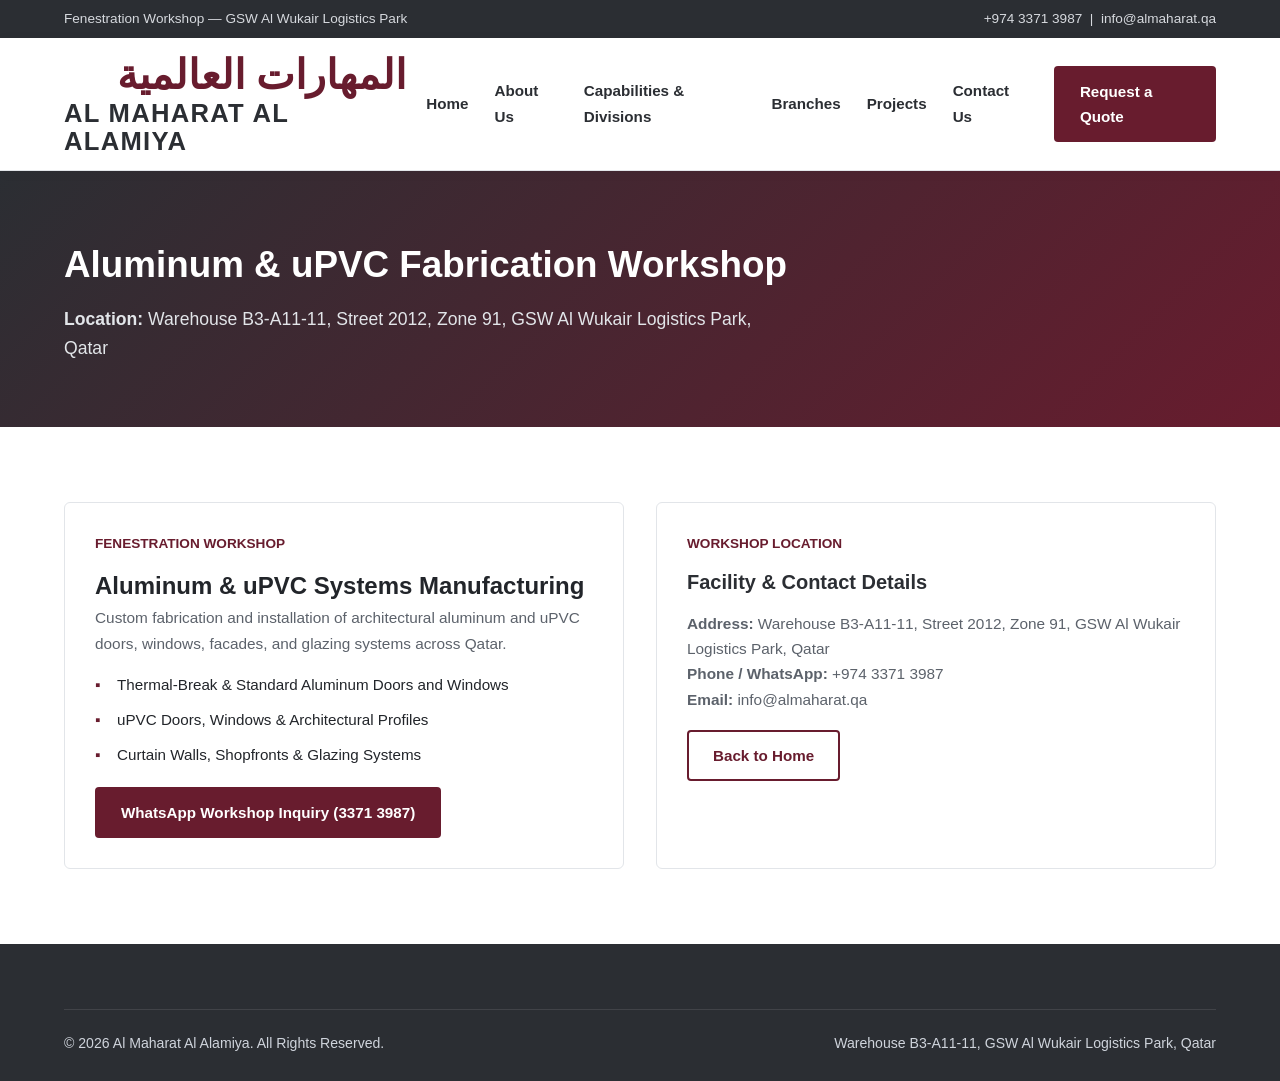
==== aluminum-workshop/index.html @ fbb63d3f "alu" ====
<!DOCTYPE html>
<html lang="en">
<head>
  <meta charset="UTF-8">
  <meta name="viewport" content="width=device-width, initial-scale=1.0">
  <title>Aluminum &amp; uPVC Fabrication Workshop | Al Maharat Al Alamiya</title>
  <link rel="stylesheet" href="../style.css">
</head>
<body>

  <div class="top-bar">
    <div class="container">
      <div>Fenestration Workshop — GSW Al Wukair Logistics Park</div>
      <div>
        <a href="tel:+97433713987">+974 3371 3987</a> &nbsp;|&nbsp;
        <a href="mailto:info@almaharat.qa">info@almaharat.qa</a>
      </div>
    </div>
  </div>

  <header class="site-header">
    <div class="container nav-wrapper">
      <a href="../index.html" class="logo-link">
        <img src="../assets/logo.png" alt="Al Maharat Al Alamiya Logo" class="logo-img" onerror="this.style.display='none'">
        <div class="logo-text">
          <span class="ar" lang="ar" dir="rtl">المهارات العالمية</span>
          <span class="en">Al Maharat Al Alamiya</span>
        </div>
      </a>
      <button class="menu-toggle" aria-label="Toggle navigation" onclick="document.querySelector('nav').classList.toggle('open')">☰</button>
      <nav>
        <ul>
          <li><a href="../index.html">Home</a></li>
          <li><a href="../about.html">About Us</a></li>
          <li><a href="../services.html">Capabilities &amp; Divisions</a></li>
          <li><a href="../branches.html">Branches</a></li>
          <li><a href="../projects.html">Projects</a></li>
          <li><a href="../contact.html">Contact Us</a></li>
          <li><a href="https://wa.me/97433713987?text=Inquiry%20-%20Aluminum%20and%20uPVC%20Fabrication%20Workshop" class="btn btn-primary" target="_blank" rel="noopener">Request a Quote</a></li>
        </ul>
      </nav>
    </div>
  </header>

  <section class="page-header">
    <div class="container">
      <h1>Aluminum &amp; uPVC Fabrication Workshop</h1>
      <p><strong>Location:</strong> Warehouse B3-A11-11, Street 2012, Zone 91, GSW Al Wukair Logistics Park, Qatar</p>
    </div>
  </section>

  <section class="section">
    <div class="container">
      <div class="grid-2">
        <div class="card">
          <span class="card-number">FENESTRATION WORKSHOP</span>
          <h2>Aluminum &amp; uPVC Systems Manufacturing</h2>
          <p>Custom fabrication and installation of architectural aluminum and uPVC doors, windows, facades, and glazing systems across Qatar.</p>
          <ul class="check-list">
            <li>Thermal-Break &amp; Standard Aluminum Doors and Windows</li>
            <li>uPVC Doors, Windows &amp; Architectural Profiles</li>
            <li>Curtain Walls, Shopfronts &amp; Glazing Systems</li>
          </ul>
          <p style="margin-top: 20px;">
            <a href="https://wa.me/97433713987?text=Hello%2C%20I%20would%20like%20a%20quote%20for%20Aluminum%20%26%20uPVC%20Fabrication%20(Al%20Wukair)" class="btn btn-primary" target="_blank" rel="noopener">WhatsApp Workshop Inquiry (3371 3987)</a>
          </p>
        </div>

        <div class="card">
          <span class="card-number">WORKSHOP LOCATION</span>
          <h3>Facility &amp; Contact Details</h3>
          <p><strong>Address:</strong> Warehouse B3-A11-11, Street 2012, Zone 91, GSW Al Wukair Logistics Park, Qatar</p>
          <p><strong>Phone / WhatsApp:</strong> <a href="tel:+97433713987">+974 3371 3987</a></p>
          <p><strong>Email:</strong> <a href="mailto:info@almaharat.qa">info@almaharat.qa</a></p>
          <p style="margin-top: 18px;"><a href="../index.html" class="btn btn-outline-dark">Back to Home</a></p>
        </div>
      </div>
    </div>
  </section>

  <footer>
    <div class="container">
      <div class="footer-bottom">
        <span>&copy; 2026 Al Maharat Al Alamiya. All Rights Reserved.</span>
        <span>Warehouse B3-A11-11, GSW Al Wukair Logistics Park, Qatar</span>
      </div>
    </div>
  </footer>

</body>
</html>
---- style.css ----
/* ==========================================================================
   AL MAHARAT AL ALAMIYA - CORPORATE STYLESHEET
   Palette derived from Brand Identity: Deep Burgundy (#681C2E), Steel (#4A4E54)
   ========================================================================== */

:root {
  --primary: #681C2E;       /* Brand Burgundy */
  --primary-dark: #4A111F;
  --secondary: #2B2E33;     /* Architectural Charcoal */
  --steel: #5A5E66;         /* Brushed Steel Grey */
  --light-bg: #F8F9FA;
  --white: #FFFFFF;
  --border: #E2E5E9;
  --text-main: #22252A;
  --text-muted: #5C626B;
  --transition: all 0.25s ease;
}

* {
  margin: 0;
  padding: 0;
  box-sizing: border-box;
}

html {
  scroll-behavior: smooth;
}

body {
  font-family: 'Segoe UI', Roboto, -apple-system, BlinkMacSystemFont, sans-serif;
  color: var(--text-main);
  background-color: var(--white);
  line-height: 1.65;
}

a {
  text-decoration: none;
  color: inherit;
}

ul {
  list-style: none;
}

.container {
  width: 90%;
  max-width: 1220px;
  margin: 0 auto;
}

/* Top Utility Bar */
.top-bar {
  background-color: var(--secondary);
  color: #D6D9DE;
  font-size: 0.85rem;
  padding: 8px 0;
}

.top-bar .container {
  display: flex;
  justify-content: space-between;
  align-items: center;
  flex-wrap: wrap;
  gap: 10px;
}

.top-bar a:hover {
  color: var(--white);
}

/* Navigation Header */
header {
  background: var(--white);
  border-bottom: 1px solid var(--border);
  position: sticky;
  top: 0;
  z-index: 1000;
  box-shadow: 0 2px 12px rgba(0, 0, 0, 0.04);
}

.nav-wrapper {
  display: flex;
  justify-content: space-between;
  align-items: center;
  padding: 14px 0;
  gap: 20px;
}

.logo-link {
  display: inline-flex;
  align-items: center;
  gap: 14px;
}

.logo-link img {
  height: 64px;
  width: auto;
  object-fit: contain;
}

.logo-text {
  display: flex;
  flex-direction: column;
  line-height: 1.1;
}

.logo-text .ar {
  font-size: clamp(1.85rem, 3.2vw, 2.55rem);
  font-weight: 800;
  color: var(--primary);
  line-height: 1.15;
}

.logo-text .en {
  font-size: clamp(1.15rem, 2vw, 1.6rem);
  font-weight: 900;
  color: var(--secondary);
  letter-spacing: 0.05em;
  text-transform: uppercase;
}

nav ul {
  display: flex;
  align-items: center;
  gap: 26px;
}

nav ul li a {
  font-weight: 600;
  font-size: 0.95rem;
  color: var(--secondary);
  transition: var(--transition);
  padding: 6px 0;
  border-bottom: 2px solid transparent;
}

nav ul li a:hover,
nav ul li a.active {
  color: var(--primary);
  border-bottom-color: var(--primary);
}

.btn {
  display: inline-block;
  padding: 11px 24px;
  border-radius: 4px;
  font-weight: 600;
  font-size: 0.95rem;
  transition: var(--transition);
  cursor: pointer;
  border: 2px solid transparent;
}

.btn-primary {
  background-color: var(--primary);
  color: var(--white);
}

.btn-primary:hover {
  background-color: var(--primary-dark);
}

.btn-outline {
  border-color: var(--white);
  color: var(--white);
  background: transparent;
}

.btn-outline:hover {
  background: var(--white);
  color: var(--primary);
}

.btn-outline-dark {
  border-color: var(--primary);
  color: var(--primary);
}

.btn-outline-dark:hover {
  background: var(--primary);
  color: var(--white);
}

/* Mobile Nav Toggle */
.menu-toggle {
  display: none;
  font-size: 1.6rem;
  background: none;
  border: none;
  color: var(--secondary);
  cursor: pointer;
}

/* Hero Section */
.hero {
  background: linear-gradient(135deg, rgba(43, 46, 51, 0.94), rgba(104, 28, 46, 0.90)),
              url('assets/hero-bg.jpg') center/cover no-repeat;
  color: var(--white);
  padding: 105px 0 95px;
}

.hero-content {
  max-width: 780px;
}

.hero-badge {
  display: inline-block;
  background: rgba(255, 255, 255, 0.14);
  padding: 6px 14px;
  border-radius: 3px;
  font-size: 0.85rem;
  font-weight: 600;
  letter-spacing: 0.8px;
  text-transform: uppercase;
  margin-bottom: 18px;
}

.hero h1 {
  font-size: 2.75rem;
  line-height: 1.2;
  margin-bottom: 20px;
  font-weight: 700;
}

.hero p {
  font-size: 1.15rem;
  color: #EAECEF;
  margin-bottom: 32px;
  max-width: 680px;
}

.hero-actions {
  display: flex;
  gap: 16px;
  flex-wrap: wrap;
}

/* Page Header Banner (Subpages) */
.page-header {
  background: linear-gradient(135deg, var(--secondary), var(--primary));
  color: var(--white);
  padding: 64px 0;
}

.page-header h1 {
  font-size: 2.3rem;
  margin-bottom: 10px;
}

.page-header p {
  font-size: 1.1rem;
  color: #E2E5E9;
  max-width: 720px;
}

/* Trust Strip */
.trust-strip {
  background: var(--light-bg);
  border-bottom: 1px solid var(--border);
  padding: 40px 0;
}

.trust-grid {
  display: grid;
  grid-template-columns: repeat(auto-fit, minmax(240px, 1fr));
  gap: 24px;
}

.trust-item {
  background: var(--white);
  padding: 24px;
  border-left: 4px solid var(--primary);
  box-shadow: 0 2px 8px rgba(0,0,0,0.03);
}

.trust-item h3 {
  font-size: 1.05rem;
  color: var(--primary);
  margin-bottom: 6px;
}

.trust-item p {
  font-size: 0.92rem;
  color: var(--text-muted);
}

/* Sections & Grids */
.section {
  padding: 75px 0;
}

.section-alt {
  background-color: var(--light-bg);
}

.section-header {
  text-align: center;
  max-width: 740px;
  margin: 0 auto 50px;
}

.section-header .subtitle {
  color: var(--primary);
  font-weight: 700;
  text-transform: uppercase;
  font-size: 0.85rem;
  letter-spacing: 1px;
  display: block;
  margin-bottom: 8px;
}

.section-header h2 {
  font-size: 2rem;
  color: var(--secondary);
  margin-bottom: 14px;
}

.section-header p {
  color: var(--text-muted);
  font-size: 1.05rem;
}

.grid-3 {
  display: grid;
  grid-template-columns: repeat(auto-fit, minmax(320px, 1fr));
  gap: 28px;
}

.grid-2 {
  display: grid;
  grid-template-columns: repeat(auto-fit, minmax(420px, 1fr));
  gap: 32px;
}

/* Cards */
.card {
  background: var(--white);
  border: 1px solid var(--border);
  border-radius: 6px;
  padding: 30px;
  transition: var(--transition);
}

.card:hover {
  transform: translateY(-4px);
  box-shadow: 0 12px 24px rgba(0, 0, 0, 0.06);
  border-color: var(--primary);
}

.card-number {
  font-size: 0.85rem;
  font-weight: 700;
  color: var(--primary);
  margin-bottom: 10px;
  display: block;
}

.card h3 {
  font-size: 1.25rem;
  color: var(--secondary);
  margin-bottom: 12px;
}

.card p {
  color: var(--text-muted);
  font-size: 0.96rem;
}

.check-list {
  margin-top: 16px;
}

.check-list li {
  position: relative;
  padding-left: 22px;
  margin-bottom: 10px;
  font-size: 0.95rem;
  color: var(--text-main);
}

.check-list li::before {
  content: "▪";
  color: var(--primary);
  font-weight: bold;
  position: absolute;
  left: 0;
  top: 0;
}

/* Project Gallery Placeholder Cards */
.project-card {
  background: var(--white);
  border: 1px solid var(--border);
  border-radius: 6px;
  overflow: hidden;
  transition: var(--transition);
}

.project-card:hover {
  box-shadow: 0 10px 22px rgba(0,0,0,0.07);
}

.project-img-slot {
  height: 210px;
  background: linear-gradient(135deg, #E9ECEF, #DEE2E6);
  display: flex;
  flex-direction: column;
  align-items: center;
  justify-content: center;
  color: var(--steel);
  font-size: 0.88rem;
  text-align: center;
  padding: 20px;
  border-bottom: 1px solid var(--border);
  position: relative;
}

.project-img-slot img {
  width: 100%;
  height: 100%;
  object-fit: cover;
  position: absolute;
  inset: 0;
}

.project-body {
  padding: 22px;
}

.project-loc {
  font-size: 0.82rem;
  font-weight: 700;
  color: var(--primary);
  text-transform: uppercase;
  letter-spacing: 0.5px;
}

.project-body h3 {
  font-size: 1.15rem;
  color: var(--secondary);
  margin: 6px 0 8px;
}

/* Unified Project Showcase (Mixed Common Images) */
.showcase-grid {
  display: grid;
  grid-template-columns: repeat(auto-fill, minmax(260px, 1fr));
  gap: 16px;
}

.showcase-card {
  border-radius: 6px;
  overflow: hidden;
  border: 1px solid var(--border);
  background: var(--light-bg);
  aspect-ratio: 4 / 3;
}

.showcase-card img {
  width: 100%;
  height: 100%;
  object-fit: cover;
  display: block;
  transition: var(--transition);
}

.showcase-card:hover {
  border-color: var(--primary);
  box-shadow: 0 8px 20px rgba(0, 0, 0, 0.08);
}

.showcase-card:hover img {
  transform: scale(1.04);
}

/* Clean Client & Project Name + Location List */
.roster-list {
  background: var(--white);
  border: 1px solid var(--border);
  border-radius: 6px;
  overflow: hidden;
}

.roster-row {
  display: flex;
  justify-content: space-between;
  align-items: center;
  gap: 16px;
  padding: 15px 22px;
  border-bottom: 1px solid var(--border);
}

.roster-row:last-child {
  border-bottom: none;
}

.roster-row:hover {
  background-color: var(--light-bg);
}

.roster-client {
  font-weight: 600;
  color: var(--secondary);
  font-size: 0.98rem;
}

.roster-location {
  font-size: 0.9rem;
  font-weight: 600;
  color: var(--primary);
  white-space: nowrap;
}

/* Client Directory Table */
.client-table-wrapper {
  overflow-x: auto;
  background: var(--white);
  border: 1px solid var(--border);
  border-radius: 6px;
}

table {
  width: 100%;
  border-collapse: collapse;
  text-align: left;
}

th, td {
  padding: 14px 20px;
  border-bottom: 1px solid var(--border);
  font-size: 0.95rem;
}

th {
  background-color: var(--secondary);
  color: var(--white);
  font-weight: 600;
}

tr:hover td {
  background-color: var(--light-bg);
}

/* Contact Form */
.form-group {
  margin-bottom: 18px;
}

.form-group label {
  display: block;
  font-weight: 600;
  margin-bottom: 6px;
  font-size: 0.92rem;
}

.form-group input,
.form-group select,
.form-group textarea {
  width: 100%;
  padding: 12px 14px;
  border: 1px solid var(--border);
  border-radius: 4px;
  font-family: inherit;
  font-size: 0.95rem;
}

.form-group input:focus,
.form-group select:focus,
.form-group textarea:focus {
  outline: none;
  border-color: var(--primary);
}

/* CTA Banner */
.cta-banner {
  background-color: var(--primary);
  color: var(--white);
  padding: 60px 0;
  text-align: center;
}

.cta-banner h2 {
  font-size: 2rem;
  margin-bottom: 14px;
}

.cta-banner p {
  max-width: 650px;
  margin: 0 auto 28px;
  color: #F2D8DE;
}

/* Footer */
footer {
  background-color: var(--secondary);
  color: #CFD4DC;
  padding: 65px 0 25px;
}

.footer-grid {
  display: grid;
  grid-template-columns: repeat(auto-fit, minmax(240px, 1fr));
  gap: 36px;
  margin-bottom: 45px;
}

footer h4 {
  color: var(--white);
  font-size: 1.05rem;
  margin-bottom: 18px;
  border-bottom: 2px solid var(--primary);
  display: inline-block;
  padding-bottom: 4px;
}

footer ul li {
  margin-bottom: 10px;
  font-size: 0.92rem;
}

footer ul li a:hover {
  color: var(--white);
}

.footer-bottom {
  border-top: 1px solid rgba(255,255,255,0.1);
  padding-top: 22px;
  display: flex;
  justify-content: space-between;
  flex-wrap: wrap;
  gap: 12px;
  font-size: 0.88rem;
}

/* Responsive Breakpoints */
@media (max-width: 900px) {
  .menu-toggle {
    display: block;
  }

  nav {
    display: none;
    width: 100%;
    position: absolute;
    top: 100%;
    left: 0;
    background: var(--white);
    border-bottom: 1px solid var(--border);
    padding: 20px;
  }

  nav.open {
    display: block;
  }

  nav ul {
    flex-direction: column;
    align-items: flex-start;
    gap: 14px;
  }

  .hero h1 {
    font-size: 2.1rem;
  }

  .grid-2 {
    grid-template-columns: 1fr;
  }
}

@media (max-width: 600px) {
  .roster-row {
    flex-direction: column;
    align-items: flex-start;
    gap: 4px;
  }
}
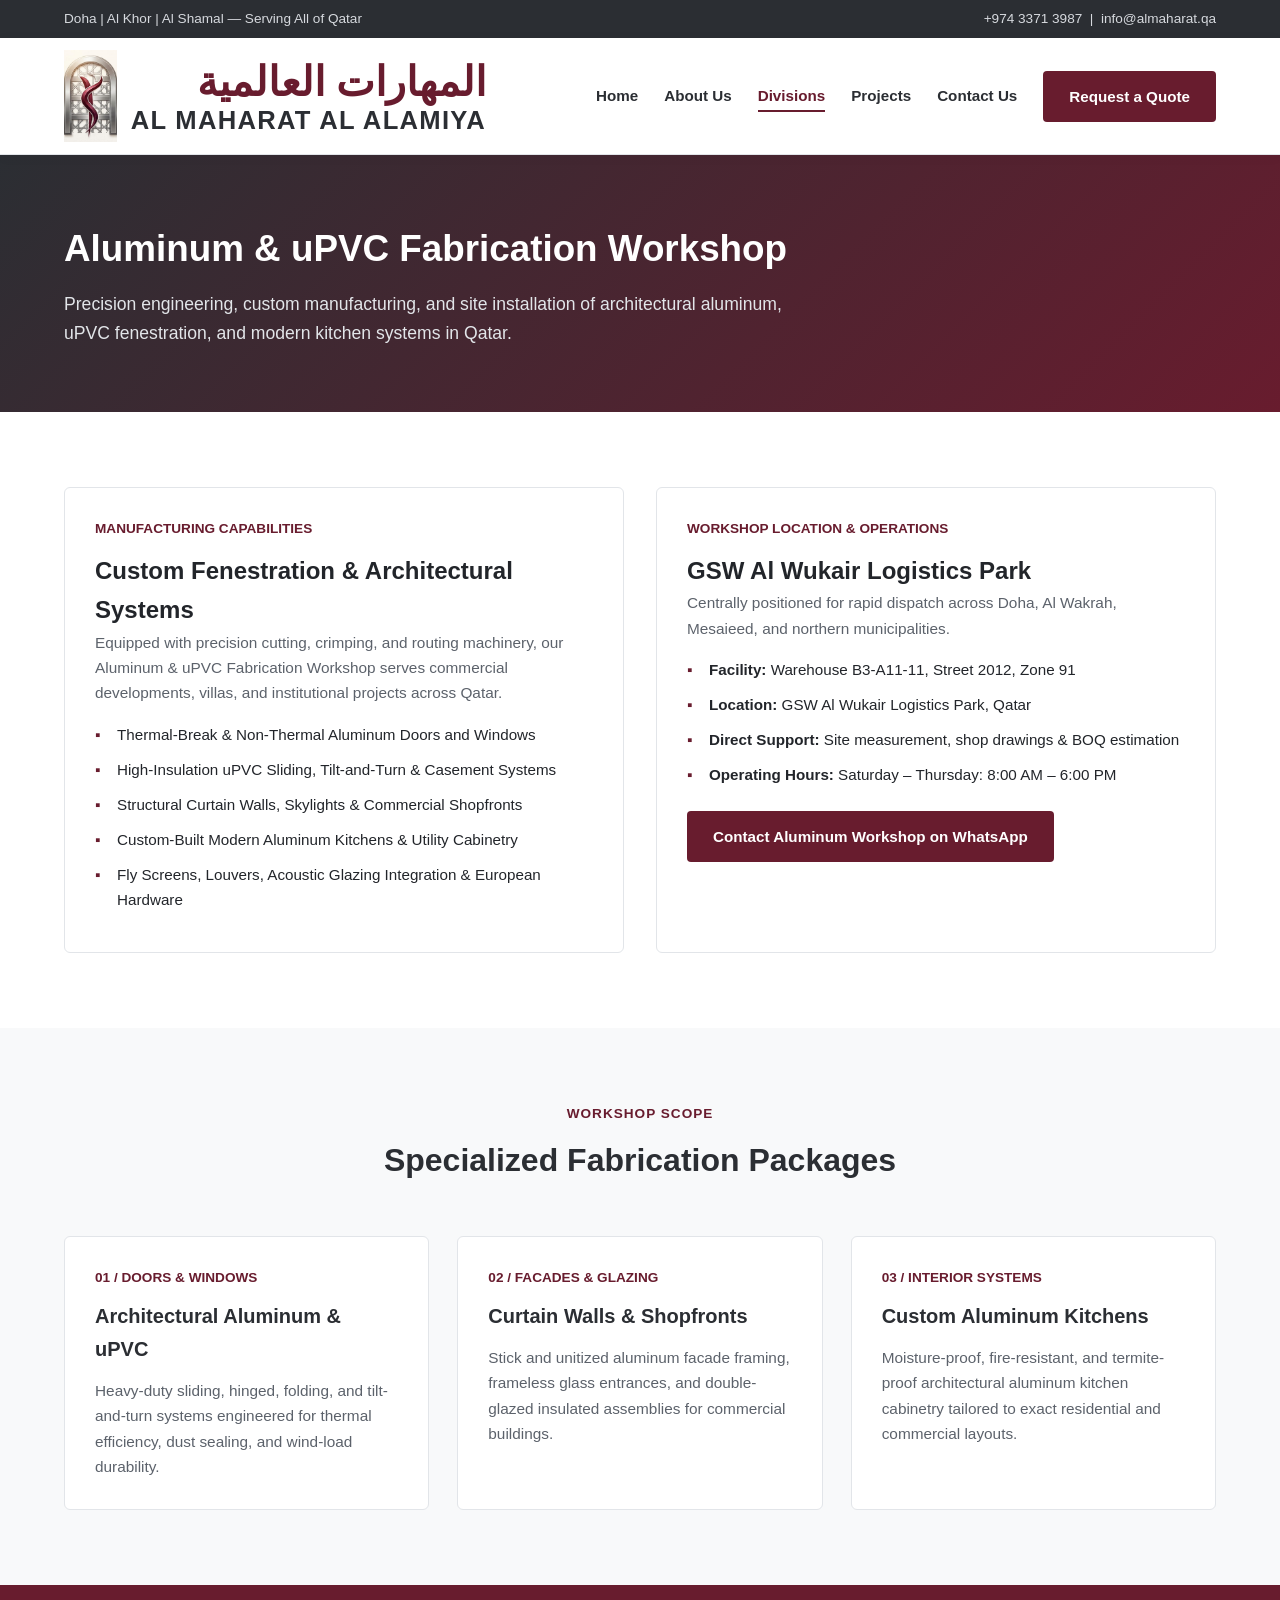
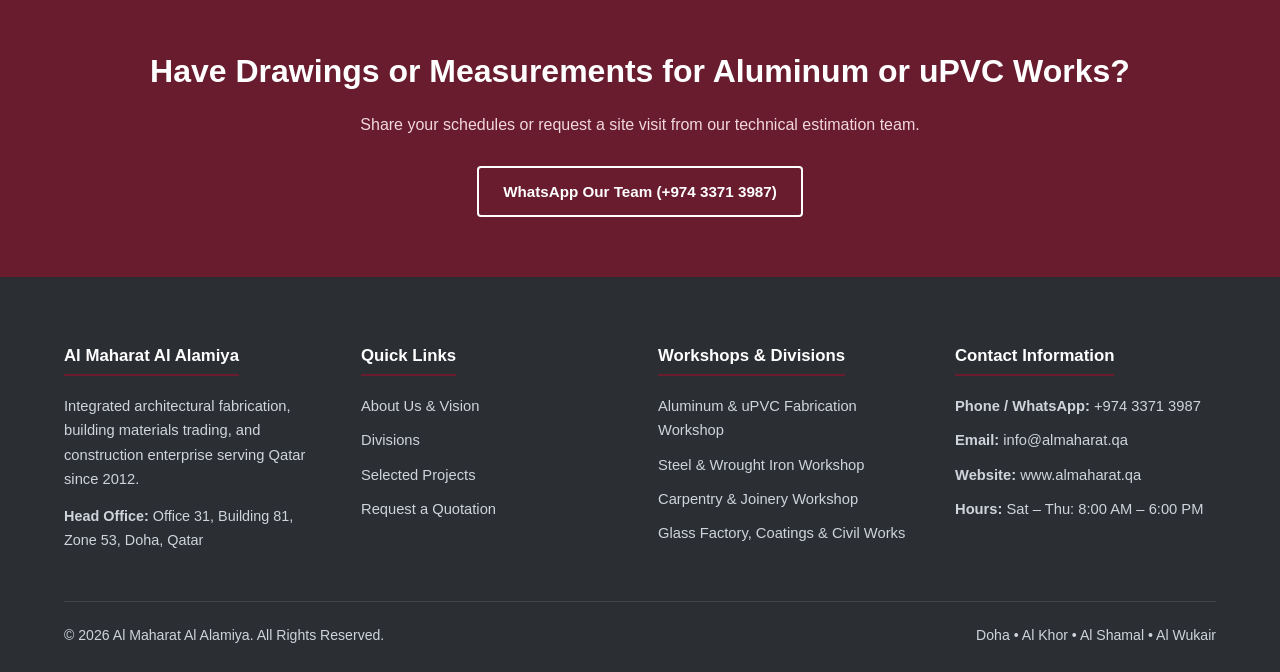
==== commit cef2bc78: "alu workshop update" ====
--- a/aluminum-workshop/index.html
+++ b/aluminum-workshop/index.html
@@ -4,13 +4,15 @@
   <meta charset="UTF-8">
   <meta name="viewport" content="width=device-width, initial-scale=1.0">
   <title>Aluminum &amp; uPVC Fabrication Workshop | Al Maharat Al Alamiya</title>
+  <meta name="description" content="Al Maharat Al Alamiya Aluminum & uPVC Fabrication Workshop at GSW Al Wukair Logistics Park, Qatar—custom thermal-break doors, windows, curtain walls, and kitchens.">
   <link rel="stylesheet" href="../style.css">
 </head>
 <body>
 
+  <!-- Top Utility Bar -->
   <div class="top-bar">
     <div class="container">
-      <div>Fenestration Workshop — GSW Al Wukair Logistics Park</div>
+      <div>Doha | Al Khor | Al Shamal — Serving All of Qatar</div>
       <div>
         <a href="tel:+97433713987">+974 3371 3987</a> &nbsp;|&nbsp;
         <a href="mailto:info@almaharat.qa">info@almaharat.qa</a>
@@ -18,6 +20,7 @@
     </div>
   </div>
 
+  <!-- Main Header -->
   <header class="site-header">
     <div class="container nav-wrapper">
       <a href="../index.html" class="logo-link">
@@ -27,62 +30,148 @@
           <span class="en">Al Maharat Al Alamiya</span>
         </div>
       </a>
+
       <button class="menu-toggle" aria-label="Toggle navigation" onclick="document.querySelector('nav').classList.toggle('open')">☰</button>
+
       <nav>
         <ul>
           <li><a href="../index.html">Home</a></li>
           <li><a href="../about.html">About Us</a></li>
-          <li><a href="../services.html">Capabilities &amp; Divisions</a></li>
-          <li><a href="../branches.html">Branches</a></li>
+          <li><a href="../services.html" class="active">Divisions</a></li>
           <li><a href="../projects.html">Projects</a></li>
           <li><a href="../contact.html">Contact Us</a></li>
-          <li><a href="https://wa.me/97433713987?text=Inquiry%20-%20Aluminum%20and%20uPVC%20Fabrication%20Workshop" class="btn btn-primary" target="_blank" rel="noopener">Request a Quote</a></li>
+          <li><a href="https://wa.me/97433713987?text=Hello%20Al%20Maharat%20Al%20Alamiya%20Aluminum%20Workshop%20Inquiry" class="btn btn-primary" target="_blank" rel="noopener">Request a Quote</a></li>
         </ul>
       </nav>
     </div>
   </header>
 
+  <!-- Page Header -->
   <section class="page-header">
     <div class="container">
       <h1>Aluminum &amp; uPVC Fabrication Workshop</h1>
-      <p><strong>Location:</strong> Warehouse B3-A11-11, Street 2012, Zone 91, GSW Al Wukair Logistics Park, Qatar</p>
+      <p>Precision engineering, custom manufacturing, and site installation of architectural aluminum, uPVC fenestration, and modern kitchen systems in Qatar.</p>
     </div>
   </section>
 
+  <!-- Workshop Overview & Location -->
   <section class="section">
     <div class="container">
       <div class="grid-2">
         <div class="card">
-          <span class="card-number">FENESTRATION WORKSHOP</span>
-          <h2>Aluminum &amp; uPVC Systems Manufacturing</h2>
-          <p>Custom fabrication and installation of architectural aluminum and uPVC doors, windows, facades, and glazing systems across Qatar.</p>
+          <span class="card-number">MANUFACTURING CAPABILITIES</span>
+          <h2>Custom Fenestration &amp; Architectural Systems</h2>
+          <p>Equipped with precision cutting, crimping, and routing machinery, our Aluminum &amp; uPVC Fabrication Workshop serves commercial developments, villas, and institutional projects across Qatar.</p>
           <ul class="check-list">
-            <li>Thermal-Break &amp; Standard Aluminum Doors and Windows</li>
-            <li>uPVC Doors, Windows &amp; Architectural Profiles</li>
-            <li>Curtain Walls, Shopfronts &amp; Glazing Systems</li>
+            <li>Thermal-Break &amp; Non-Thermal Aluminum Doors and Windows</li>
+            <li>High-Insulation uPVC Sliding, Tilt-and-Turn &amp; Casement Systems</li>
+            <li>Structural Curtain Walls, Skylights &amp; Commercial Shopfronts</li>
+            <li>Custom-Built Modern Aluminum Kitchens &amp; Utility Cabinetry</li>
+            <li>Fly Screens, Louvers, Acoustic Glazing Integration &amp; European Hardware</li>
           </ul>
-          <p style="margin-top: 20px;">
-            <a href="https://wa.me/97433713987?text=Hello%2C%20I%20would%20like%20a%20quote%20for%20Aluminum%20%26%20uPVC%20Fabrication%20(Al%20Wukair)" class="btn btn-primary" target="_blank" rel="noopener">WhatsApp Workshop Inquiry (3371 3987)</a>
-          </p>
         </div>
 
         <div class="card">
-          <span class="card-number">WORKSHOP LOCATION</span>
-          <h3>Facility &amp; Contact Details</h3>
-          <p><strong>Address:</strong> Warehouse B3-A11-11, Street 2012, Zone 91, GSW Al Wukair Logistics Park, Qatar</p>
-          <p><strong>Phone / WhatsApp:</strong> <a href="tel:+97433713987">+974 3371 3987</a></p>
-          <p><strong>Email:</strong> <a href="mailto:info@almaharat.qa">info@almaharat.qa</a></p>
-          <p style="margin-top: 18px;"><a href="../index.html" class="btn btn-outline-dark">Back to Home</a></p>
+          <span class="card-number">WORKSHOP LOCATION &amp; OPERATIONS</span>
+          <h2>GSW Al Wukair Logistics Park</h2>
+          <p>Centrally positioned for rapid dispatch across Doha, Al Wakrah, Mesaieed, and northern municipalities.</p>
+          <ul class="check-list">
+            <li><strong>Facility:</strong> Warehouse B3-A11-11, Street 2012, Zone 91</li>
+            <li><strong>Location:</strong> GSW Al Wukair Logistics Park, Qatar</li>
+            <li><strong>Direct Support:</strong> Site measurement, shop drawings &amp; BOQ estimation</li>
+            <li><strong>Operating Hours:</strong> Saturday – Thursday: 8:00 AM – 6:00 PM</li>
+          </ul>
+          <p style="margin-top: 24px;">
+            <a href="https://wa.me/97433713987?text=Hello%20Al%20Maharat%20Al%20Alamiya%2C%20I%20would%20like%20a%20quote%20from%20the%20Aluminum%20%26%20uPVC%20Workshop." class="btn btn-primary" target="_blank" rel="noopener">Contact Aluminum Workshop on WhatsApp</a>
+          </p>
         </div>
       </div>
     </div>
   </section>
 
+  <!-- Core Product Categories -->
+  <section class="section section-alt">
+    <div class="container">
+      <div class="section-header">
+        <span class="subtitle">Workshop Scope</span>
+        <h2>Specialized Fabrication Packages</h2>
+      </div>
+
+      <div class="grid-3">
+        <div class="card">
+          <span class="card-number">01 / DOORS &amp; WINDOWS</span>
+          <h3>Architectural Aluminum &amp; uPVC</h3>
+          <p>Heavy-duty sliding, hinged, folding, and tilt-and-turn systems engineered for thermal efficiency, dust sealing, and wind-load durability.</p>
+        </div>
+
+        <div class="card">
+          <span class="card-number">02 / FACADES &amp; GLAZING</span>
+          <h3>Curtain Walls &amp; Shopfronts</h3>
+          <p>Stick and unitized aluminum facade framing, frameless glass entrances, and double-glazed insulated assemblies for commercial buildings.</p>
+        </div>
+
+        <div class="card">
+          <span class="card-number">03 / INTERIOR SYSTEMS</span>
+          <h3>Custom Aluminum Kitchens</h3>
+          <p>Moisture-proof, fire-resistant, and termite-proof architectural aluminum kitchen cabinetry tailored to exact residential and commercial layouts.</p>
+        </div>
+      </div>
+    </div>
+  </section>
+
+  <!-- CTA Banner -->
+  <section class="cta-banner">
+    <div class="container">
+      <h2>Have Drawings or Measurements for Aluminum or uPVC Works?</h2>
+      <p>Share your schedules or request a site visit from our technical estimation team.</p>
+      <a href="https://wa.me/97433713987?text=Hello%20Al%20Maharat%20Al%20Alamiya%2C%20I%20would%20like%20to%20schedule%20an%20Aluminum%20%26%20uPVC%20measurement%20or%20quote." class="btn btn-outline" target="_blank" rel="noopener">WhatsApp Our Team (+974 3371 3987)</a>
+    </div>
+  </section>
+
+  <!-- Global Footer -->
   <footer>
     <div class="container">
+      <div class="footer-grid">
+        <div>
+          <h4>Al Maharat Al Alamiya</h4>
+          <p style="font-size: 0.92rem; margin-bottom: 14px;">Integrated architectural fabrication, building materials trading, and construction enterprise serving Qatar since 2012.</p>
+          <p style="font-size: 0.9rem;"><strong>Head Office:</strong> Office 31, Building 81, Zone 53, Doha, Qatar</p>
+        </div>
+
+        <div>
+          <h4>Quick Links</h4>
+          <ul>
+            <li><a href="../about.html">About Us &amp; Vision</a></li>
+            <li><a href="../services.html">Divisions</a></li>
+            <li><a href="../projects.html">Selected Projects</a></li>
+            <li><a href="../contact.html">Request a Quotation</a></li>
+          </ul>
+        </div>
+
+        <div>
+          <h4>Workshops &amp; Divisions</h4>
+          <ul>
+            <li><a href="/aluminum-workshop/">Aluminum &amp; uPVC Fabrication Workshop</a></li>
+            <li><a href="/steel-workshop/">Steel &amp; Wrought Iron Workshop</a></li>
+            <li><a href="/carpentry-workshop/">Carpentry &amp; Joinery Workshop</a></li>
+            <li><a href="../services.html">Glass Factory, Coatings &amp; Civil Works</a></li>
+          </ul>
+        </div>
+
+        <div>
+          <h4>Contact Information</h4>
+          <ul>
+            <li><strong>Phone / WhatsApp:</strong> <a href="https://wa.me/97433713987?text=Hello%20Al%20Maharat%20Al%20Alamiya%20Inquiry" target="_blank" rel="noopener">+974 3371 3987</a></li>
+            <li><strong>Email:</strong> <a href="mailto:info@almaharat.qa">info@almaharat.qa</a></li>
+            <li><strong>Website:</strong> www.almaharat.qa</li>
+            <li><strong>Hours:</strong> Sat – Thu: 8:00 AM – 6:00 PM</li>
+          </ul>
+        </div>
+      </div>
+
       <div class="footer-bottom">
         <span>&copy; 2026 Al Maharat Al Alamiya. All Rights Reserved.</span>
-        <span>Warehouse B3-A11-11, GSW Al Wukair Logistics Park, Qatar</span>
+        <span>Doha &bull; Al Khor &bull; Al Shamal &bull; Al Wukair</span>
       </div>
     </div>
   </footer>
--- a/style.css
+++ b/style.css
@@ -69,7 +69,8 @@
 }
 
 /* Navigation Header */
-header {
+header,
+.site-header {
   background: var(--white);
   border-bottom: 1px solid var(--border);
   position: sticky;
@@ -82,20 +83,28 @@
   display: flex;
   justify-content: space-between;
   align-items: center;
-  padding: 14px 0;
+  min-height: 112px;
+  padding: 10px 0;
   gap: 20px;
 }
 
 .logo-link {
-  display: inline-flex;
+  display: flex;
   align-items: center;
   gap: 14px;
-}
-
-.logo-link img {
-  height: 64px;
+  text-decoration: none;
+  padding: 2px 0;
+  flex-shrink: 0;
+}
+
+.logo-link img,
+.logo-img {
+  height: 92px;
+  max-height: 96px;
   width: auto;
+  max-width: 240px;
   object-fit: contain;
+  display: block;
 }
 
 .logo-text {
@@ -668,6 +677,18 @@
   }
 }
 
+@media (max-width: 768px) {
+  .nav-wrapper {
+    min-height: 76px;
+  }
+
+  .logo-link img,
+  .logo-img {
+    height: 58px;
+    max-height: 62px;
+  }
+}
+
 @media (max-width: 600px) {
   .roster-row {
     flex-direction: column;
